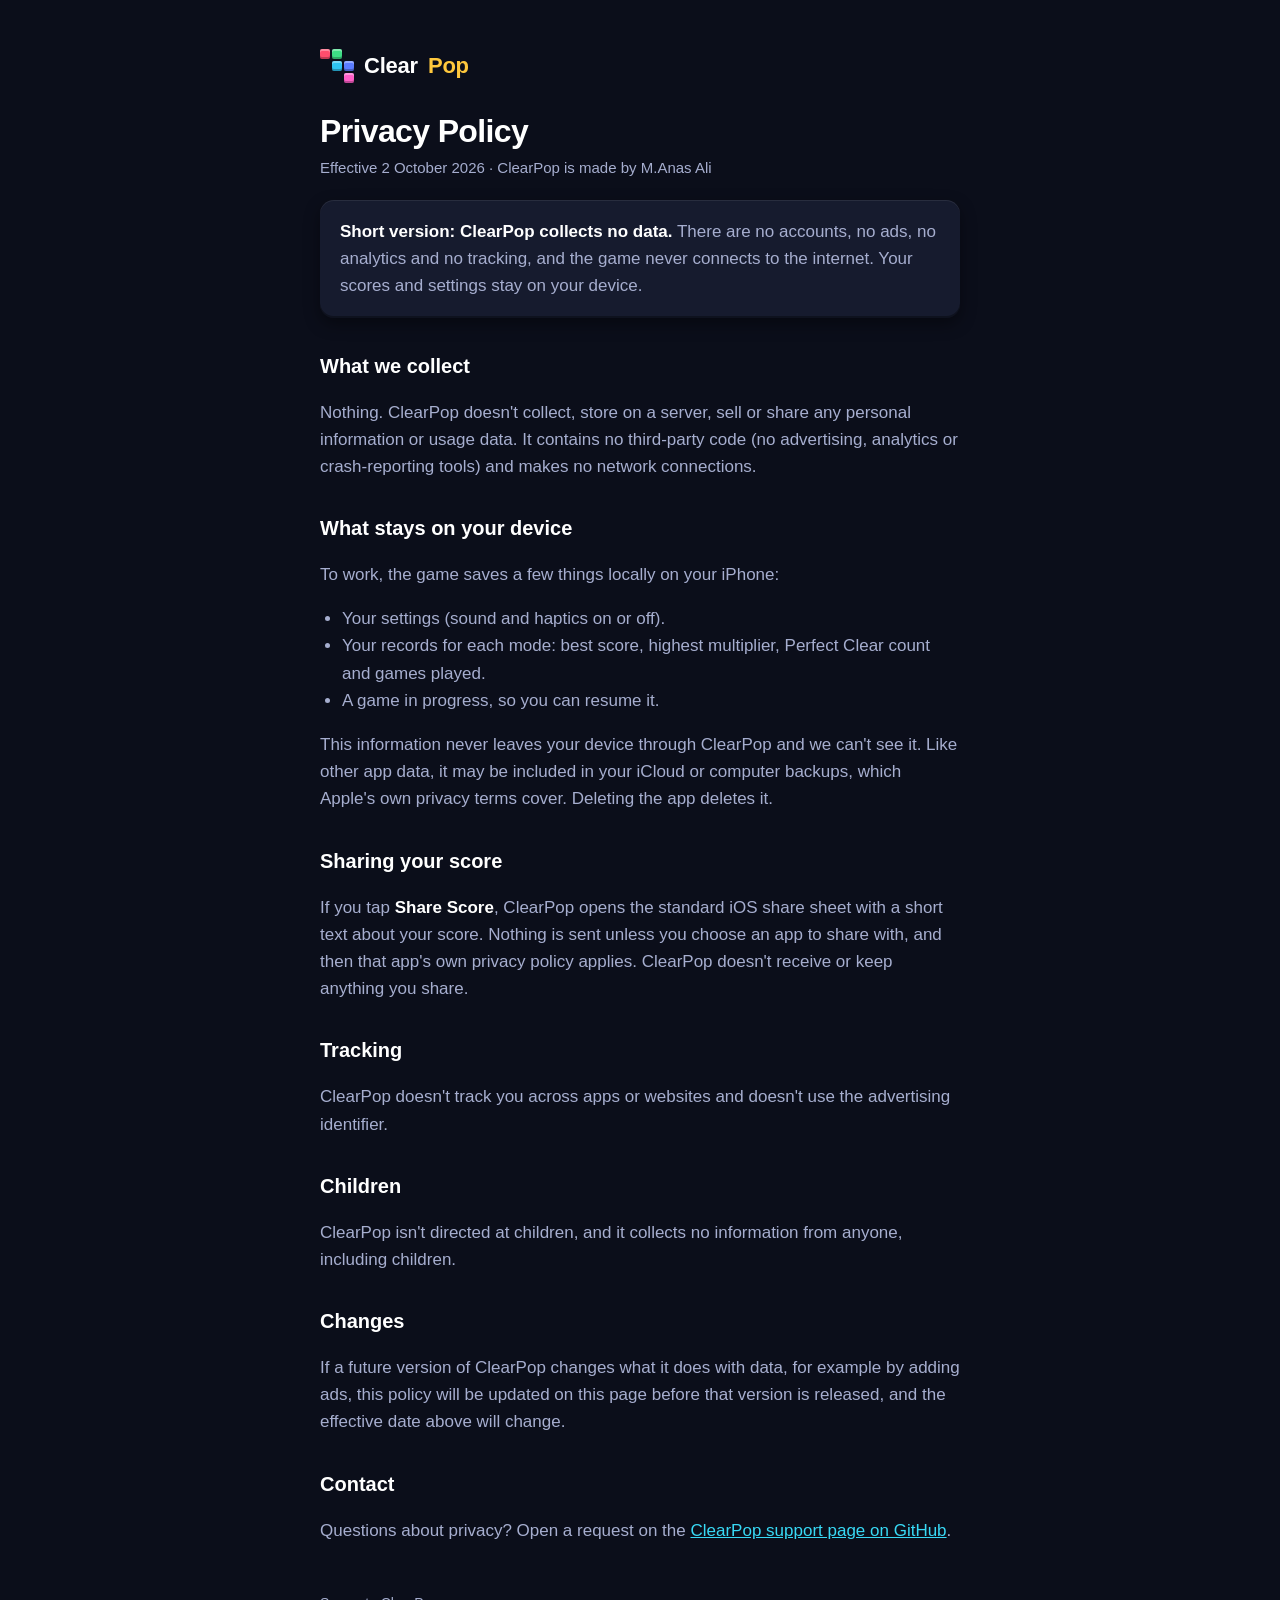
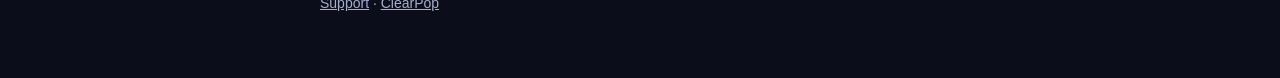
==== privacy/index.html @ 8e971e79 "ClearPop privacy policy and support pages Static pages for App Store guidelines 5.1.1(i) and 1.5, se" ====
<!doctype html>
<html lang="en">
<head>
  <meta charset="utf-8">
  <meta name="viewport" content="width=device-width, initial-scale=1">
  <title>ClearPop Privacy Policy</title>
  <meta name="description" content="ClearPop collects no data. Your scores and settings stay on your device.">
  <link rel="stylesheet" href="../style.css">
</head>
<body>
<main>
  <header>
    <a class="brand" href="../"><span class="logo" aria-hidden="true"><span class="a"></span><span class="b"></span><span class="c"></span><span class="d"></span><span class="e"></span></span>Clear<b>Pop</b></a>
  </header>

  <h1>Privacy Policy</h1>
  <p class="meta">Effective 2 October 2026 · ClearPop is made by M.Anas Ali</p>

  <div class="card">
    <p><strong>Short version: ClearPop collects no data.</strong> There are no accounts, no ads, no analytics and no tracking, and the game never connects to the internet. Your scores and settings stay on your device.</p>
  </div>

  <h2>What we collect</h2>
  <p>Nothing. ClearPop doesn't collect, store on a server, sell or share any personal information or usage data. It contains no third-party code (no advertising, analytics or crash-reporting tools) and makes no network connections.</p>

  <h2>What stays on your device</h2>
  <p>To work, the game saves a few things locally on your iPhone:</p>
  <ul>
    <li>Your settings (sound and haptics on or off).</li>
    <li>Your records for each mode: best score, highest multiplier, Perfect Clear count and games played.</li>
    <li>A game in progress, so you can resume it.</li>
  </ul>
  <p>This information never leaves your device through ClearPop and we can't see it. Like other app data, it may be included in your iCloud or computer backups, which Apple's own privacy terms cover. Deleting the app deletes it.</p>

  <h2>Sharing your score</h2>
  <p>If you tap <strong>Share Score</strong>, ClearPop opens the standard iOS share sheet with a short text about your score. Nothing is sent unless you choose an app to share with, and then that app's own privacy policy applies. ClearPop doesn't receive or keep anything you share.</p>

  <h2>Tracking</h2>
  <p>ClearPop doesn't track you across apps or websites and doesn't use the advertising identifier.</p>

  <h2>Children</h2>
  <p>ClearPop isn't directed at children, and it collects no information from anyone, including children.</p>

  <h2>Changes</h2>
  <p>If a future version of ClearPop changes what it does with data, for example by adding ads, this policy will be updated on this page before that version is released, and the effective date above will change.</p>

  <h2>Contact</h2>
  <p>Questions about privacy? Open a request on the <a href="https://github.com/Mohmmadanas/clearpop-site/issues">ClearPop support page on GitHub</a>.</p>

  <footer>
    <a href="../support/">Support</a> · <a href="../">ClearPop</a>
  </footer>
</main>
</body>
</html>
---- style.css ----
:root {
  --bg: #0B0E1A;
  --surface: #161B2E;
  --raised: #222842;
  --text: #FFFFFF;
  --muted: #A6AECF;
  --gold: #FFC83D;
  --cyan: #38D9F5;
  --radius: 14px;
}

* { box-sizing: border-box; }

html { -webkit-text-size-adjust: 100%; }

body {
  margin: 0;
  background: var(--bg);
  color: var(--text);
  font: 17px/1.6 ui-rounded, "SF Pro Rounded", -apple-system, BlinkMacSystemFont, "Segoe UI", Roboto, sans-serif;
}

main {
  max-width: 680px;
  margin: 0 auto;
  padding: 40px 20px 64px;
}

header { margin-bottom: 28px; }

.brand {
  display: inline-flex;
  align-items: center;
  gap: 10px;
  color: var(--text);
  text-decoration: none;
  font-weight: 800;
  font-size: 22px;
  letter-spacing: -0.01em;
}

.brand b { color: var(--gold); font-weight: 800; }

.logo {
  display: grid;
  grid-template-columns: repeat(3, 10px);
  grid-template-rows: repeat(3, 10px);
  gap: 2px;
}

.logo span { border-radius: 2px; box-shadow: inset 0 2px 0 rgba(255,255,255,.35), inset 0 -2px 0 rgba(0,0,0,.25); }
.logo .a { background: #FF4D6D; grid-area: 1 / 1; }
.logo .b { background: #3DDC84; grid-area: 1 / 2; }
.logo .c { background: #2EC4F1; grid-area: 2 / 2; }
.logo .d { background: #5B7CFF; grid-area: 2 / 3; }
.logo .e { background: #FF5FC8; grid-area: 3 / 3; }

h1 { font-size: 32px; line-height: 1.2; margin: 0 0 6px; letter-spacing: -0.02em; }
h2 { font-size: 20px; margin: 32px 0 8px; }
p, li { color: var(--muted); }
strong { color: var(--text); }
a { color: var(--cyan); }
.meta { color: var(--muted); font-size: 15px; margin: 0; }

.card {
  background: var(--surface);
  border-radius: var(--radius);
  padding: 18px 20px;
  margin: 20px 0;
  box-shadow: inset 0 1px 0 rgba(255,255,255,.08), inset 0 -2px 0 rgba(0,0,0,.35), 0 6px 16px rgba(0,0,0,.4);
}

.card p:first-child { margin-top: 0; }
.card p:last-child { margin-bottom: 0; }

ul { padding-left: 22px; }

nav.links { display: flex; flex-wrap: wrap; gap: 12px; margin-top: 24px; }

.button {
  display: inline-block;
  background: var(--raised);
  color: var(--text);
  text-decoration: none;
  font-weight: 700;
  padding: 12px 18px;
  border-radius: 10px;
  box-shadow: inset 0 1px 0 rgba(255,255,255,.1), inset 0 -3px 0 rgba(0,0,0,.4);
}

footer { margin-top: 48px; font-size: 14px; color: var(--muted); }
footer a { color: var(--muted); }
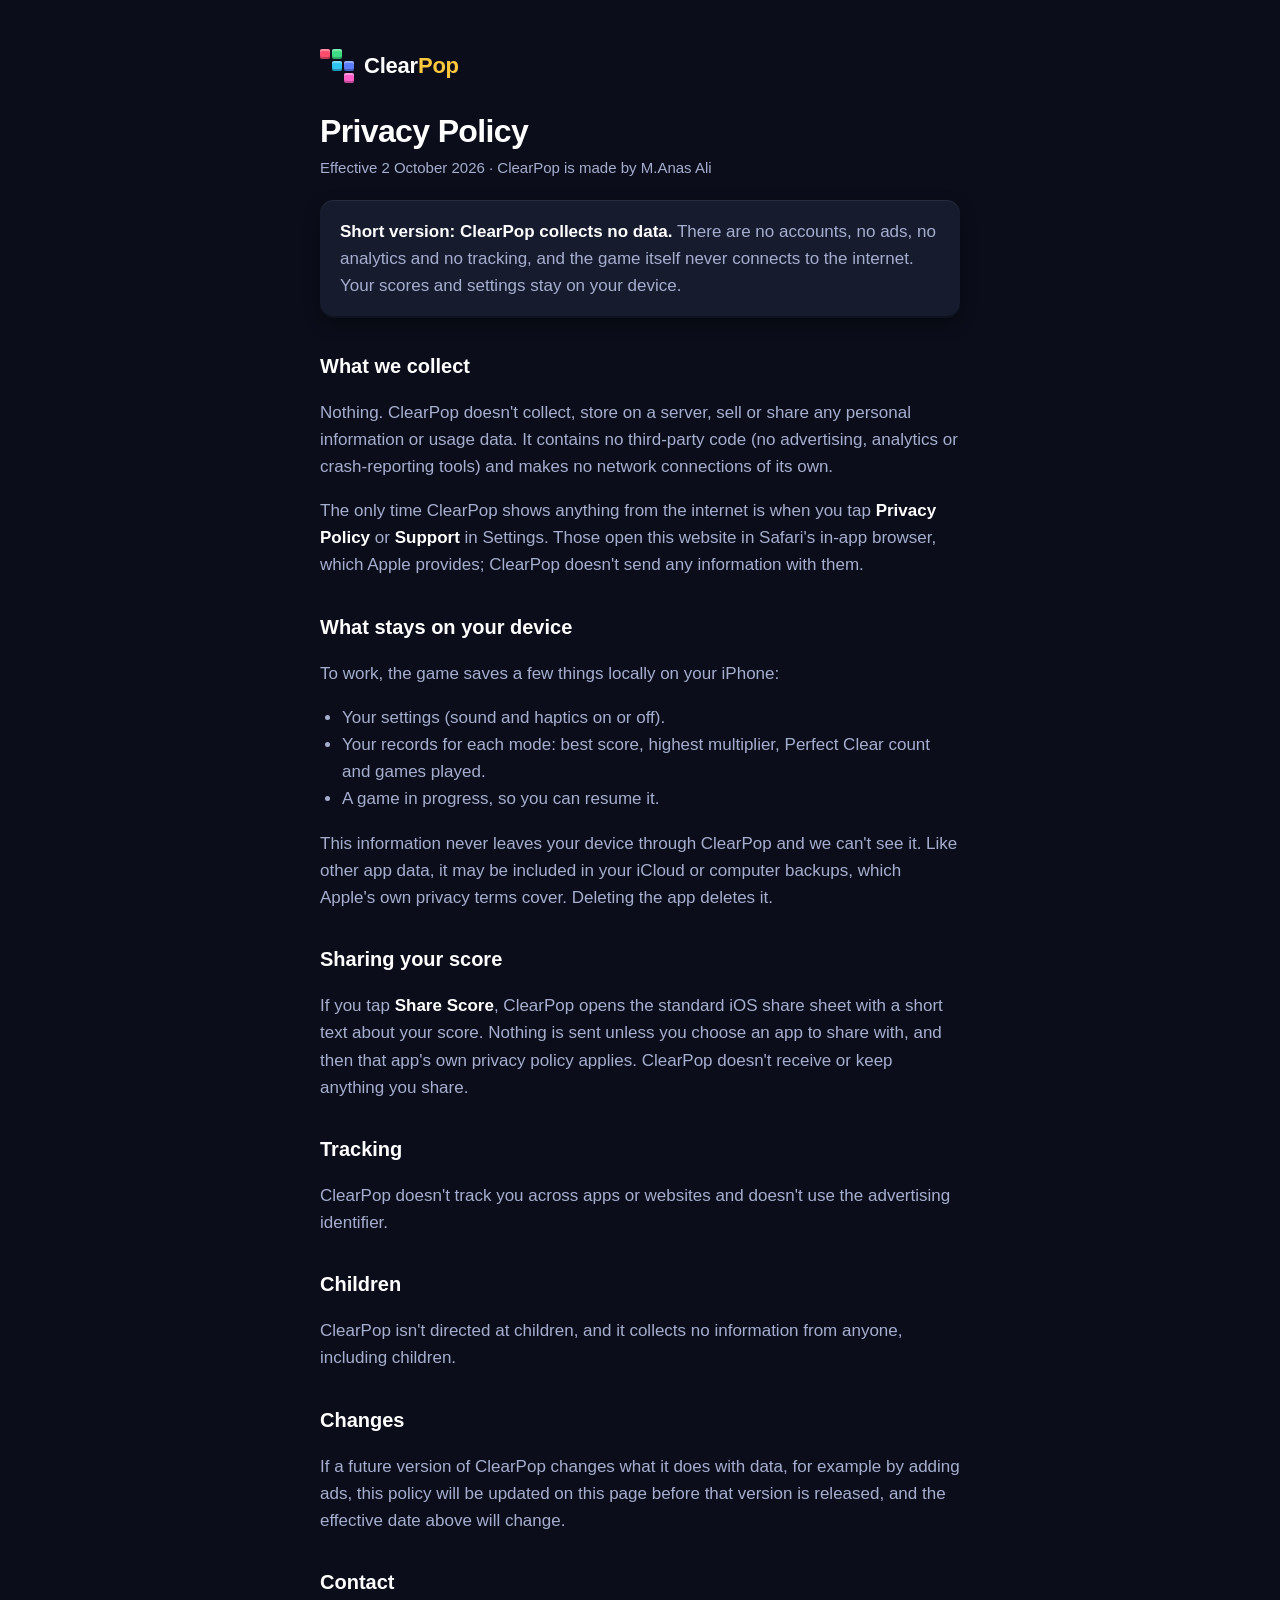
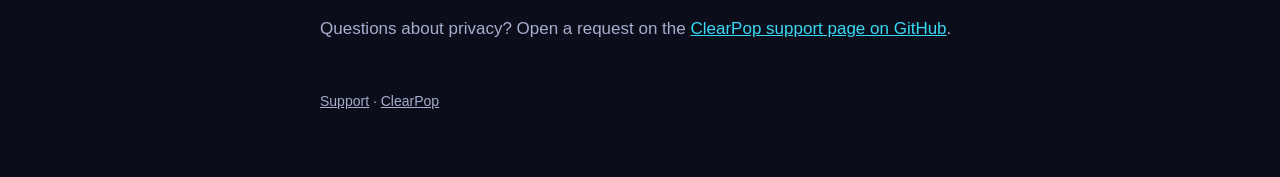
==== commit ad559db2: "Fix logo spacing; clarify Settings links open Safari's in-app browser Co-Authored-By: Claude Opus 5." ====
--- a/privacy/index.html
+++ b/privacy/index.html
@@ -10,18 +10,19 @@
 <body>
 <main>
   <header>
-    <a class="brand" href="../"><span class="logo" aria-hidden="true"><span class="a"></span><span class="b"></span><span class="c"></span><span class="d"></span><span class="e"></span></span>Clear<b>Pop</b></a>
+    <a class="brand" href="../"><span class="logo" aria-hidden="true"><span class="a"></span><span class="b"></span><span class="c"></span><span class="d"></span><span class="e"></span></span><span>Clear<b>Pop</b></span></a>
   </header>
 
   <h1>Privacy Policy</h1>
   <p class="meta">Effective 2 October 2026 · ClearPop is made by M.Anas Ali</p>
 
   <div class="card">
-    <p><strong>Short version: ClearPop collects no data.</strong> There are no accounts, no ads, no analytics and no tracking, and the game never connects to the internet. Your scores and settings stay on your device.</p>
+    <p><strong>Short version: ClearPop collects no data.</strong> There are no accounts, no ads, no analytics and no tracking, and the game itself never connects to the internet. Your scores and settings stay on your device.</p>
   </div>
 
   <h2>What we collect</h2>
-  <p>Nothing. ClearPop doesn't collect, store on a server, sell or share any personal information or usage data. It contains no third-party code (no advertising, analytics or crash-reporting tools) and makes no network connections.</p>
+  <p>Nothing. ClearPop doesn't collect, store on a server, sell or share any personal information or usage data. It contains no third-party code (no advertising, analytics or crash-reporting tools) and makes no network connections of its own.</p>
+  <p>The only time ClearPop shows anything from the internet is when you tap <strong>Privacy Policy</strong> or <strong>Support</strong> in Settings. Those open this website in Safari's in-app browser, which Apple provides; ClearPop doesn't send any information with them.</p>
 
   <h2>What stays on your device</h2>
   <p>To work, the game saves a few things locally on your iPhone:</p>
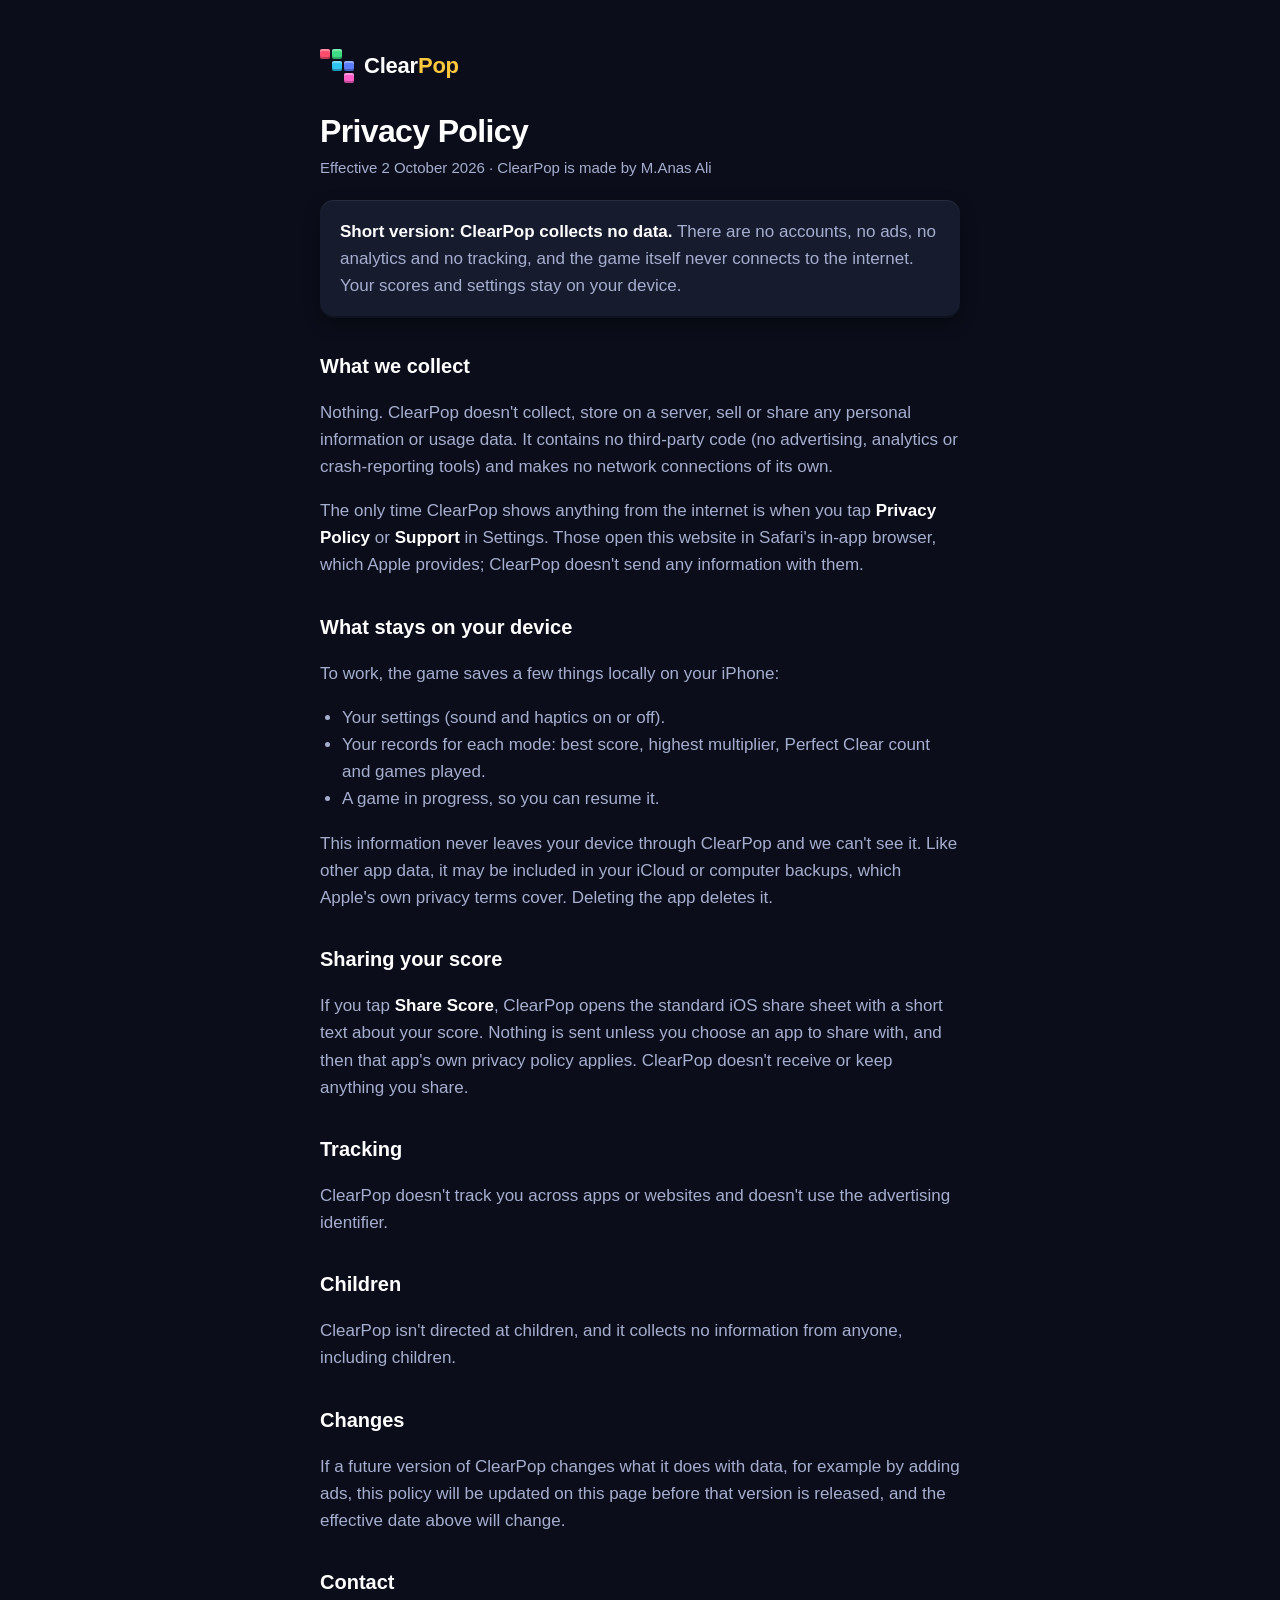
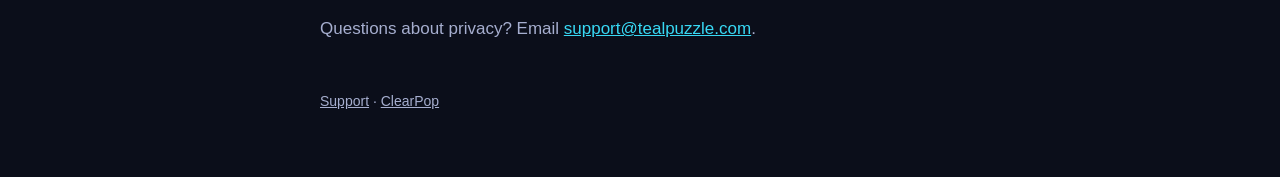
==== commit bce37a7c: "Support contact: support@tealpuzzle.com" ====
--- a/privacy/index.html
+++ b/privacy/index.html
@@ -46,7 +46,7 @@
   <p>If a future version of ClearPop changes what it does with data, for example by adding ads, this policy will be updated on this page before that version is released, and the effective date above will change.</p>
 
   <h2>Contact</h2>
-  <p>Questions about privacy? Open a request on the <a href="https://github.com/Mohmmadanas/clearpop-site/issues">ClearPop support page on GitHub</a>.</p>
+  <p>Questions about privacy? Email <a href="mailto:support@tealpuzzle.com?subject=ClearPop%20privacy">support@tealpuzzle.com</a>.</p>
 
   <footer>
     <a href="../support/">Support</a> · <a href="../">ClearPop</a>
